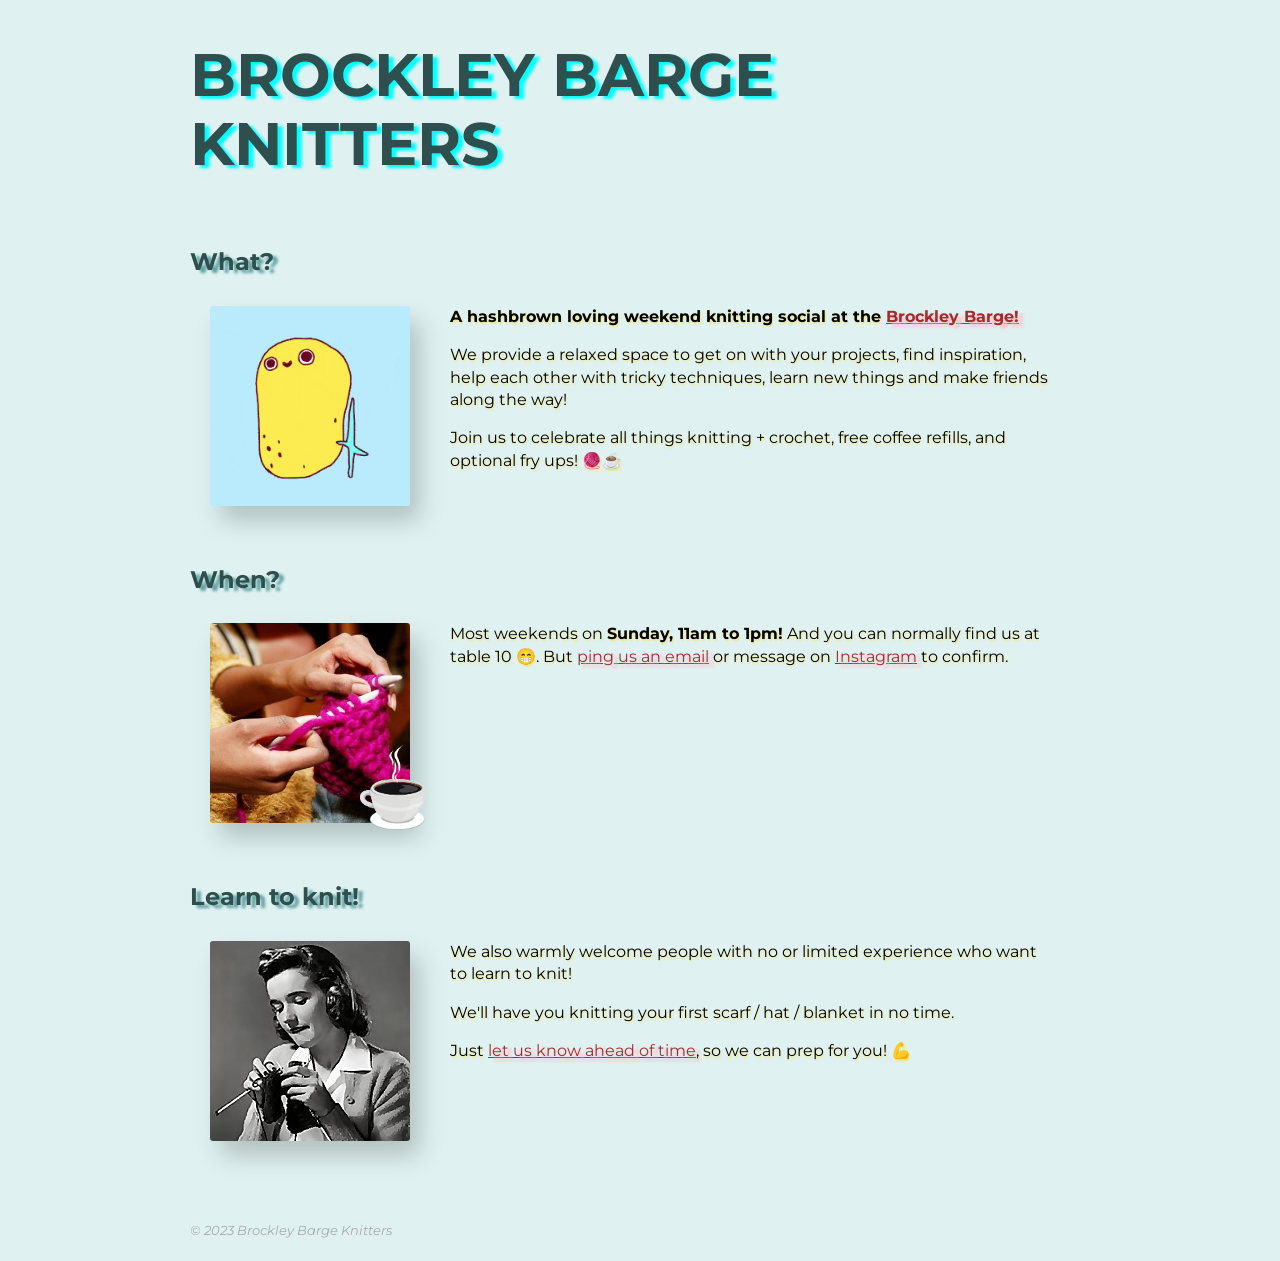
==== index.html @ e2702eca "Improve formatting" ====
<!DOCTYPE html>
<html>

<head>
  <meta charset="utf-8">
  <title>Brockley Barge Knitters</title>
  <link rel="stylesheet" href="css/normalize.css">
  <link rel="stylesheet" href="css/styles.css">
  <link href="https://fonts.googleapis.com/css?family=Montserrat" rel="stylesheet">
  <link rel="shortcut icon" href="favicon.ico" type="image/x-icon" />
  <meta name="viewport" content="width=device-width, initial-scale=1.0">
</head>

<body>
  <div class="main-wrapper">
    <h1 class="headline">BROCKLEY BARGE KNITTERS</h1>

    <div class="section">
      <h2 class="section-headline">What?</h2>
      <div class="section-content">
        <div class="hero">
          <img src="img/potato.gif" alt="">
        </div>
        <div>
          <p class="text">
            <strong>A hashbrown loving weekend knitting social at the <a class="text-link"
                href="https://maps.app.goo.gl/MUBkU1AmqKDtoRzM9" target="_blank">
                Brockley Barge!</a>
            </strong>
          </p>
          <p class="text">We provide a relaxed space to get on with your projects, find inspiration, help each other
            with tricky techniques, learn new things and make friends along the way!</p>
          <p class="text">Join us to celebrate all things knitting + crochet, free coffee refills, and optional fry
            ups! 🧶☕</p>
        </div>
      </div>
    </div>

    <div class="section">
      <h2 class="section-headline">When?</h2>
      <div class="section-content">
        <div class="hero with-icon">
          <img src="img/knit.jpg" alt="">
          <img class="icon" src="img/coffee.gif" alt="">
        </div>
        <div>
          <p class="text">Most weekends on <strong>Sunday, 11am to 1pm!</strong> And you can normally find us at table 10 😁. But <a class="text-link" href="mailto:minkphole+knitting@gmail.com">ping us an email</a> or message on <a class="text-link" href="https://www.instagram.com/minkaotic/">Instagram</a> to confirm.</p>
        </div>
      </div>
    </div>

    <div class="section">
      <h2 class="section-headline">Learn to knit!</h2>
      <div class="section-content">
        <div class="hero">
          <img src="img/vintage.jpg" alt="">
        </div>
        <div>
          <p class="text">We also warmly welcome people with no or limited experience who want to learn to knit!</p>
          <p class="text">We'll have you knitting your first scarf / hat / blanket in no time.</p>
          <p class="text clear">Just <a class="text-link" href="mailto:minkphole+knitting@gmail.com">let us know ahead of
              time</a>, so we can prep for you! 💪</p>
        </div>
      </div>
    </div>

    <!-- Knitting groups, local yarn shops, more local crafting -->
    <!-- <div class="tiles">
        <a class="tile" href="">
          <img src="img/knitting-group.png" alt="">
          <div class="details">
            <span class="title">Knitting groups</span>
            <span class="info">Fancy a knit & natter?</span>
          </div>
        </a>
        <a class="tile" href="">
          <img src="img/blurb-2.png" alt="">
          <div class="details">
            <span class="title">Local yarn shops</span>
            <span class="info">Get your wool and supplies</span>
          </div>
        </a>
        <a class="tile" href="">
          <img src="img/hoxton-mp.png" alt="">
          <div class="details">
            <span class="title">More local crafting</span>
            <span class="info">Classes, makers + projects</span>
          </div>
        </a>
      </div> -->

    <footer>
      <p>© 2023 Brockley Barge Knitters</p>
    </footer>
</body>

</html>
---- css/styles.css ----
/* ------- Fonts --------------------- */

* {
  font-family: 'Montserrat', sans-serif;
}

/* ------- Main Styles --------------------- */

body {
  background-color: #dff2f1;
  box-sizing: border-box;
}

.main-wrapper {
  display: flex;
  flex-direction: column;
  margin: 10px 20px;
}

.headline {
  color: darkslategrey;
  text-shadow: 5px 3px 3px cyan;
  margin-top: 30px;
}

.section-headline {
  color: darkslategrey;
  text-shadow: 5px 3px 3px cadetblue;
  margin: 30px 0;
}

.text {
  text-shadow: 1px 2px 2px khaki;
  max-width: 600px;
  line-height: 1.4;
}

/* .tiles {
  display: flex;
  flex-wrap: wrap;
} */

.tile, .hero {
  margin: 0 40px 30px 20px;
  box-shadow: 10px 15px 25px 0 rgba(0, 0, 0, .2);
}

.tile, .tile img, .hero, .hero img {
  height: 200px;
  width: 200px;
  border-radius: 3px;
}

.with-icon {
  position: relative;
}

img.icon {
  position: absolute;
  height: 85px;
  width: 65px;
  top: 122px;
  left: 150px;
}

.text-link,
.text-link:visited {
  color: brown;
  text-shadow: 5px 3px 3px lightpink;
  transition-duration: 0.4s;
}

.text-link:hover {
  text-shadow: 5px 3px 3px lightsalmon;
}

footer {
  margin-top: 40px;
  color: darkgray;
  font-style: italic;
  font-size: 0.8rem;
}

.clear {
  clear: both;
}

@media all and (min-width: 425px) {
  .tile, .hero {
    float: left;
  }
}

@media all and (min-width: 555px) {
  .clear {
    clear: none;
  }
}

@media all and (min-width: 590px) {
  .tile, .hero {
    float: none;
  }

  .section-content {
    display: flex;
  }

  .text {
    margin-top: 0;
  }
}

@media all and (min-width: 820px) {
  .headline {
    font-size: 50px;
  }

  .main-wrapper {
    margin: 10px auto;
    padding: 0 40px;
    max-width: 900px;
  }
}


@media all and (min-width: 990px) {
  .headline {
    font-size: 60px;
  }
}

/* ------- Tile Animations --------------------- */

/* https://codepen.io/chrisdothtml/pen/OVmgwK?editors=0100 */

/* .tile {
  position: relative;
  overflow: hidden;
}

.tile:before {
  content: '';
  background: linear-gradient( to bottom, rgba(0, 0, 0, 0) 0%, rgba(0, 0, 0, 0.7) 100%);
  width: 100%;
  height: 70%;
  opacity: 1;
  position: absolute;
  top: 30%;
  left: 0;
  z-index: 2;
}

.tile .details {
  font-size: 16px;
  padding: 0 18px 20px;
  color: #fff;
  position: absolute;
  bottom: 0;
  left: 0;
  z-index: 3;
}

.tile .details .title {
  display: block;
  line-height: 1;
  font-weight: 600;
  font-size: 12px;
  text-align: center;
}

.tile .details .info {
  display: none;
}

@media all and (min-width: 900px) {
  .tile .details {
    padding: 20px;
  }

  .tile .details .title {
    font-size: 18px;
    text-align: left;
  }

  .tile .details .info {
    display: block;
    line-height: 1.2;
    margin-top: 5px;
    font-size: 12px;
  }
}

@media (hover: hover) {
  .tiles {
    font-size: 0;
  }

  .tile:before {
    opacity: 0;
    top: 100%;
    transition-property: top, opacity;
    transition-duration: 0.3s;
  }

  .tile .details span {
    opacity: 0;
    position: relative;
    top: 100px;
    transition-property: top, opacity;
    transition-duration: 0.3s;
  }

  .tile:hover:before, .tile:hover span {
    opacity: 1;
  }

  .tile:hover:before {
    top: 30%;
  }

  .tile:hover span {
    top: 0;
  }

  .tile:hover .title {
    transition-delay: 0.15s;
  }

  .tile:hover .info {
    transition-delay: 0.25s;
  }
} */
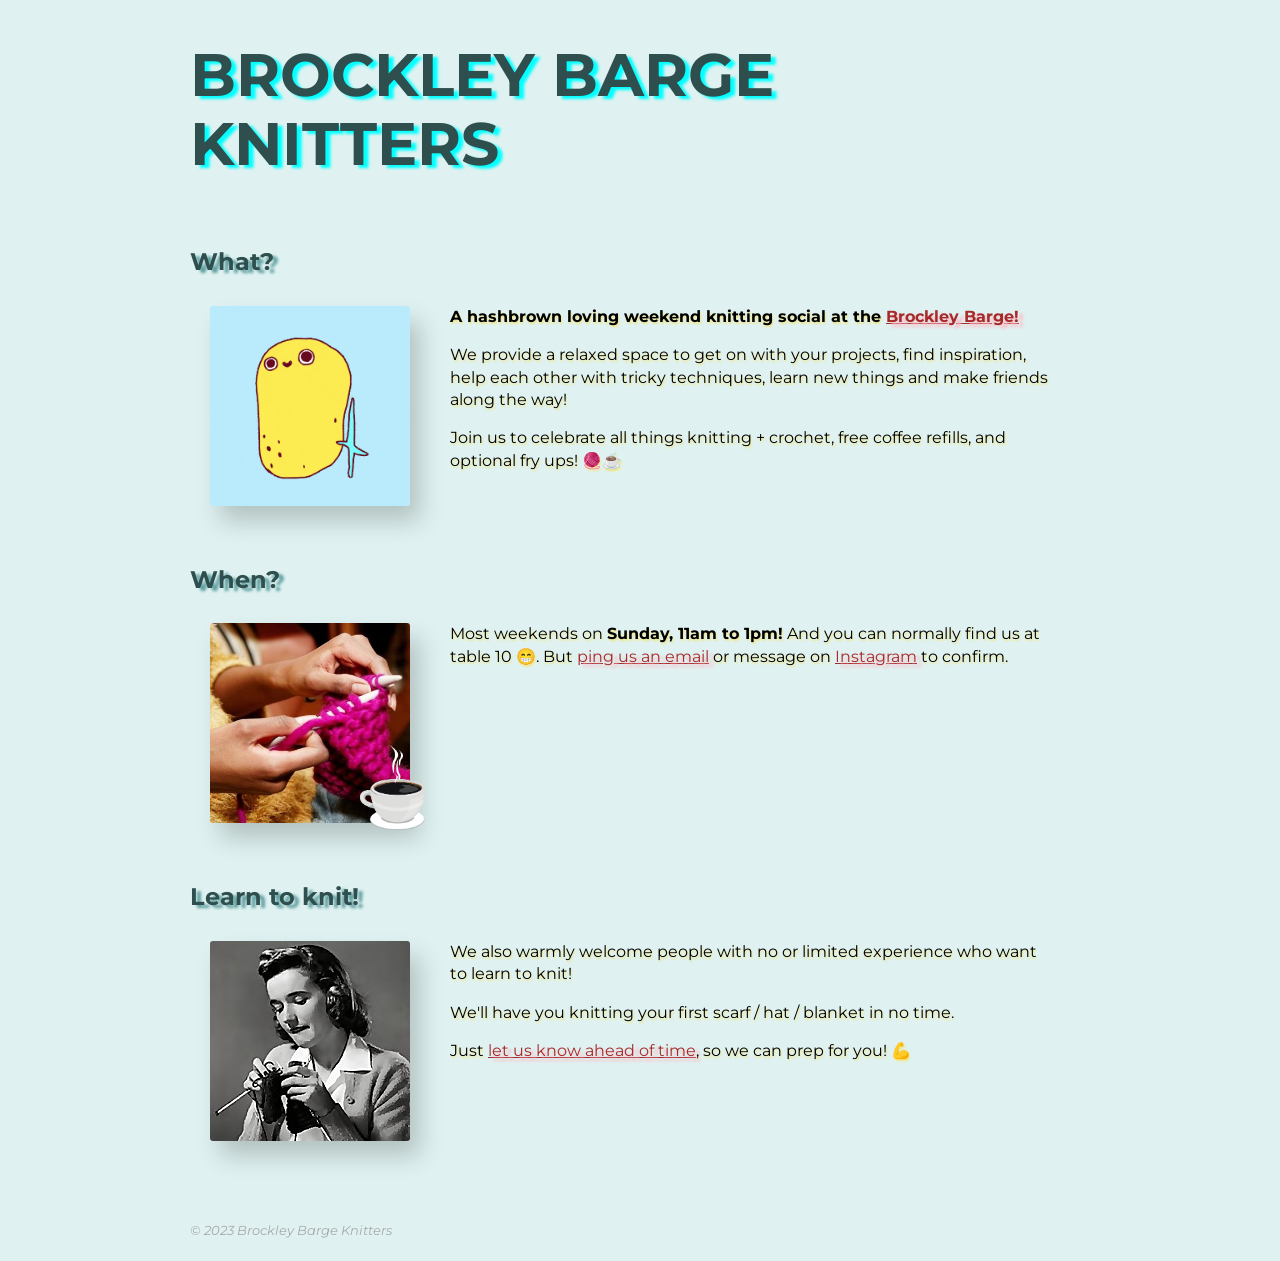
==== commit 6856702d: "Add link preview meta tags" ====
--- a/index.html
+++ b/index.html
@@ -9,6 +9,11 @@
   <link href="https://fonts.googleapis.com/css?family=Montserrat" rel="stylesheet">
   <link rel="shortcut icon" href="favicon.ico" type="image/x-icon" />
   <meta name="viewport" content="width=device-width, initial-scale=1.0">
+  <meta property="og:title" content="Brockley Barge Knitters" />
+  <meta property="og:type" content="website" />
+  <meta property="og:url" content="https://www.bargeknitters.co.uk/" />
+  <meta property="og:image" content="https://www.bargeknitters.co.uk/img/vintage.jpg" />
+  <meta property="og:description" content="A hashbrown loving weekend knitting social at the Brockley Barge" />
 </head>
 
 <body>
@@ -44,7 +49,9 @@
           <img class="icon" src="img/coffee.gif" alt="">
         </div>
         <div>
-          <p class="text">Most weekends on <strong>Sunday, 11am to 1pm!</strong> And you can normally find us at table 10 😁. But <a class="text-link" href="mailto:minkphole+knitting@gmail.com">ping us an email</a> or message on <a class="text-link" href="https://www.instagram.com/minkaotic/">Instagram</a> to confirm.</p>
+          <p class="text">Most weekends on <strong>Sunday, 11am to 1pm!</strong> And you can normally find us at table
+            10 😁. But <a class="text-link" href="mailto:minkphole+knitting@gmail.com">ping us an email</a> or message
+            on <a class="text-link" href="https://www.instagram.com/minkaotic/">Instagram</a> to confirm.</p>
         </div>
       </div>
     </div>
@@ -58,7 +65,8 @@
         <div>
           <p class="text">We also warmly welcome people with no or limited experience who want to learn to knit!</p>
           <p class="text">We'll have you knitting your first scarf / hat / blanket in no time.</p>
-          <p class="text clear">Just <a class="text-link" href="mailto:minkphole+knitting@gmail.com">let us know ahead of
+          <p class="text clear">Just <a class="text-link" href="mailto:minkphole+knitting@gmail.com">let us know ahead
+              of
               time</a>, so we can prep for you! 💪</p>
         </div>
       </div>
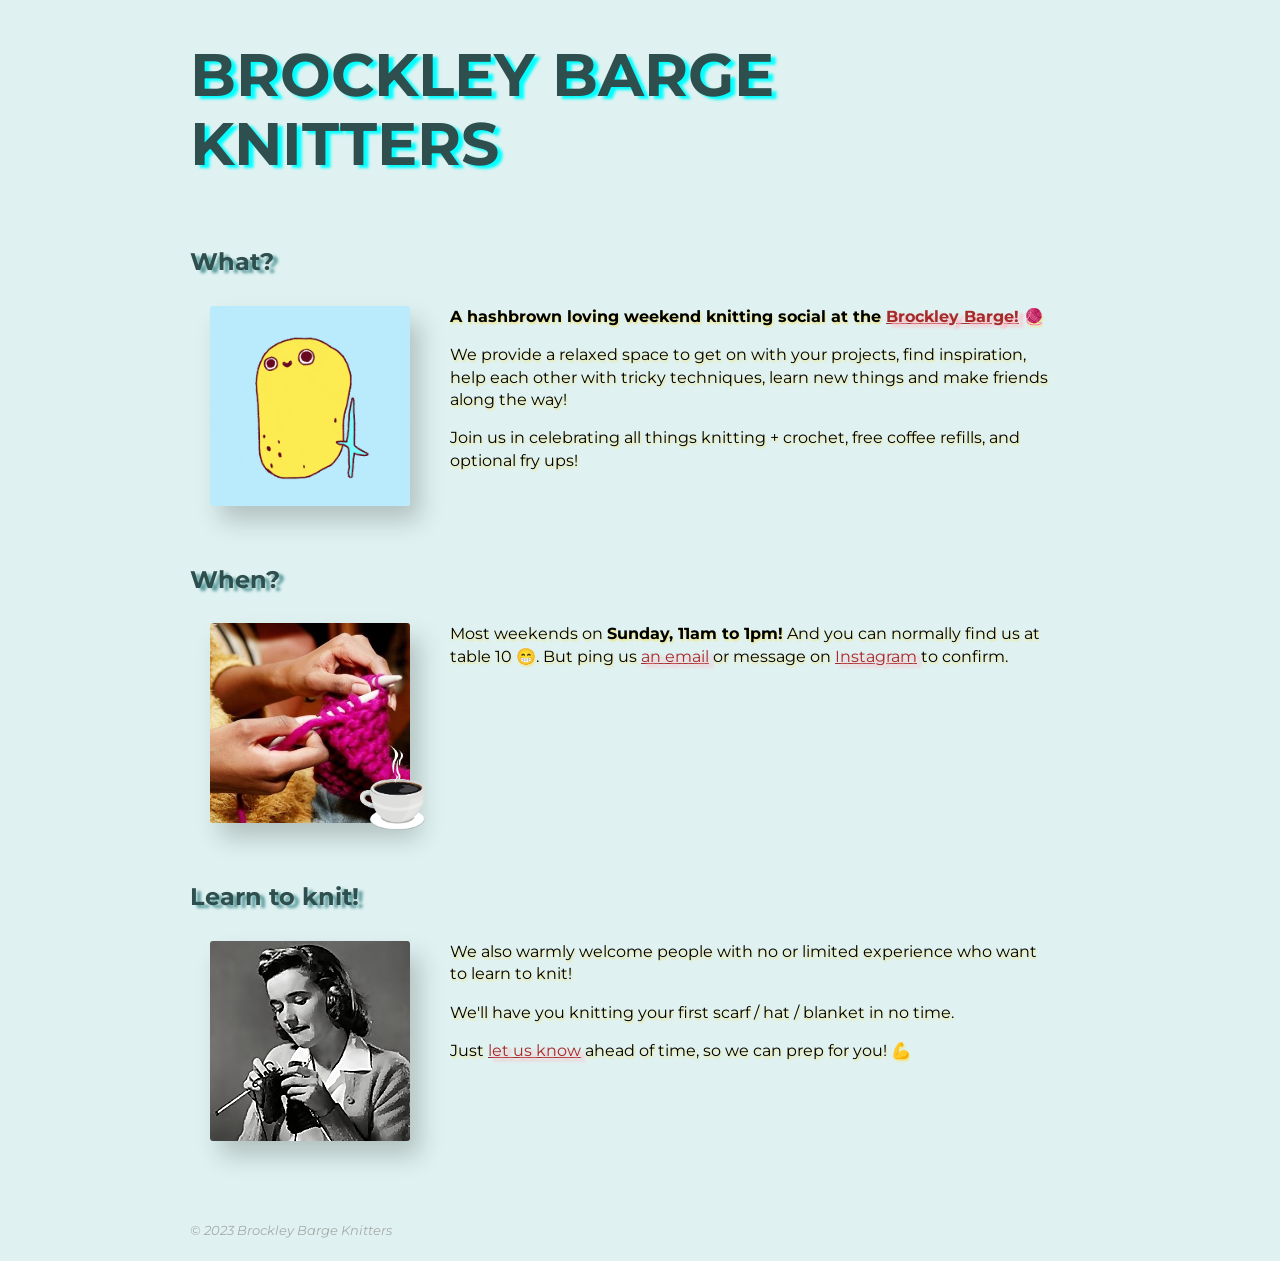
==== commit 6a1ac130: "Improve link formatting" ====
--- a/index.html
+++ b/index.html
@@ -31,12 +31,12 @@
             <strong>A hashbrown loving weekend knitting social at the <a class="text-link"
                 href="https://maps.app.goo.gl/MUBkU1AmqKDtoRzM9" target="_blank">
                 Brockley Barge!</a>
-            </strong>
+            </strong> 🧶
           </p>
           <p class="text">We provide a relaxed space to get on with your projects, find inspiration, help each other
             with tricky techniques, learn new things and make friends along the way!</p>
-          <p class="text">Join us to celebrate all things knitting + crochet, free coffee refills, and optional fry
-            ups! 🧶☕</p>
+          <p class="text">Join us in celebrating all things knitting + crochet, free coffee refills, and optional fry
+            ups!</p>
         </div>
       </div>
     </div>
@@ -50,7 +50,7 @@
         </div>
         <div>
           <p class="text">Most weekends on <strong>Sunday, 11am to 1pm!</strong> And you can normally find us at table
-            10 😁. But <a class="text-link" href="mailto:minkphole+knitting@gmail.com">ping us an email</a> or message
+            10 😁. But ping us <a class="text-link" href="mailto:minkphole+knitting@gmail.com">an email</a> or message
             on <a class="text-link" href="https://www.instagram.com/minkaotic/">Instagram</a> to confirm.</p>
         </div>
       </div>
@@ -65,9 +65,8 @@
         <div>
           <p class="text">We also warmly welcome people with no or limited experience who want to learn to knit!</p>
           <p class="text">We'll have you knitting your first scarf / hat / blanket in no time.</p>
-          <p class="text clear">Just <a class="text-link" href="mailto:minkphole+knitting@gmail.com">let us know ahead
-              of
-              time</a>, so we can prep for you! 💪</p>
+          <p class="text clear">Just <a class="text-link" href="mailto:minkphole+knitting@gmail.com">let us know</a>
+            ahead of time, so we can prep for you! 💪</p>
         </div>
       </div>
     </div>
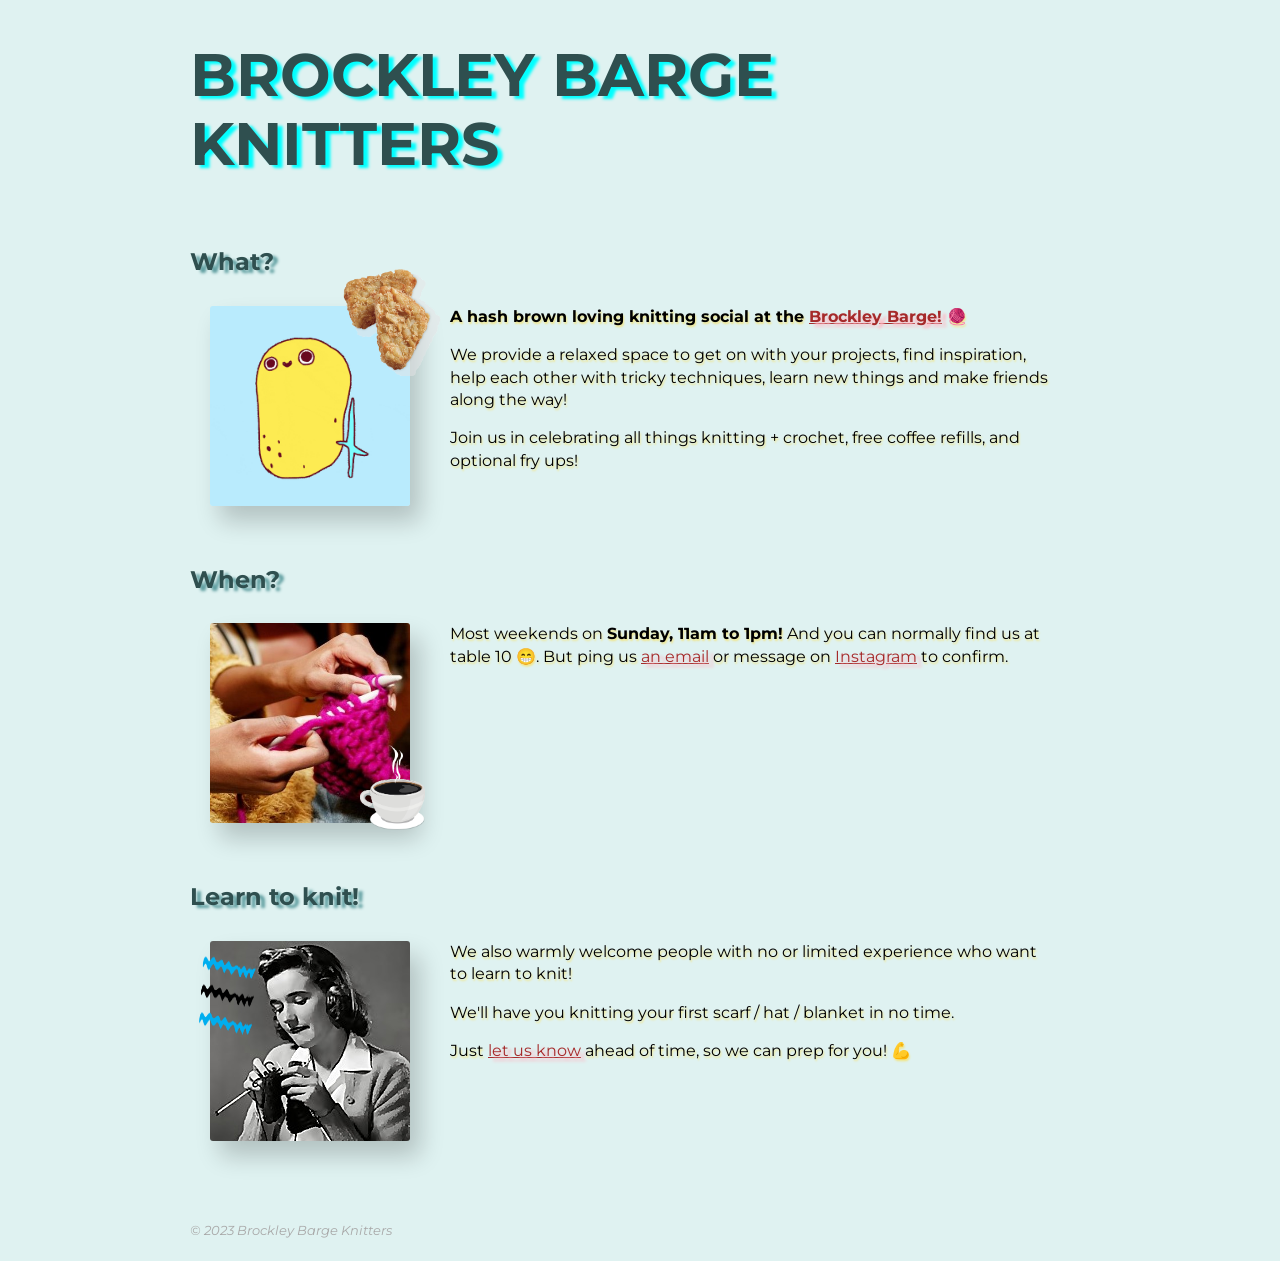
==== commit 7de367dd: "Add hash browns" ====
--- a/index.html
+++ b/index.html
@@ -13,7 +13,7 @@
   <meta property="og:type" content="website" />
   <meta property="og:url" content="https://www.bargeknitters.co.uk/" />
   <meta property="og:image" content="https://www.bargeknitters.co.uk/img/vintage.jpg" />
-  <meta property="og:description" content="A hashbrown loving weekend knitting social at the Brockley Barge" />
+  <meta property="og:description" content="A knitting social at the Brockley Barge" />
 </head>
 
 <body>
@@ -23,12 +23,13 @@
     <div class="section">
       <h2 class="section-headline">What?</h2>
       <div class="section-content">
-        <div class="hero">
+        <div class="hero with-icon">
           <img src="img/potato.gif" alt="">
+          <img class="icon-1" src="img/hashbrown.png" alt="">
         </div>
         <div>
           <p class="text">
-            <strong>A hashbrown loving weekend knitting social at the <a class="text-link"
+            <strong>A hash brown loving knitting social at the <a class="text-link"
                 href="https://maps.app.goo.gl/MUBkU1AmqKDtoRzM9" target="_blank">
                 Brockley Barge!</a>
             </strong> 🧶
@@ -46,7 +47,7 @@
       <div class="section-content">
         <div class="hero with-icon">
           <img src="img/knit.jpg" alt="">
-          <img class="icon" src="img/coffee.gif" alt="">
+          <img class="icon-2" src="img/coffee.gif" alt="">
         </div>
         <div>
           <p class="text">Most weekends on <strong>Sunday, 11am to 1pm!</strong> And you can normally find us at table
@@ -59,8 +60,9 @@
     <div class="section">
       <h2 class="section-headline">Learn to knit!</h2>
       <div class="section-content">
-        <div class="hero">
+        <div class="hero with-icon">
           <img src="img/vintage.jpg" alt="">
+          <img class="icon-3" src="img/waves.png" alt="">
         </div>
         <div>
           <p class="text">We also warmly welcome people with no or limited experience who want to learn to knit!</p>
--- a/css/styles.css
+++ b/css/styles.css
@@ -55,12 +55,28 @@
   position: relative;
 }
 
-img.icon {
+img.icon-1 {
+  position: absolute;
+  height: 110px;
+  width: 145px;
+  top: -40px;
+  left: 105px;
+}
+
+img.icon-2 {
   position: absolute;
   height: 85px;
   width: 65px;
   top: 122px;
   left: 150px;
+}
+
+img.icon-3 {
+  position: absolute;
+  height: 90px;
+  width: 65px;
+  top: 10px;
+  left: -15px;
 }
 
 .text-link,
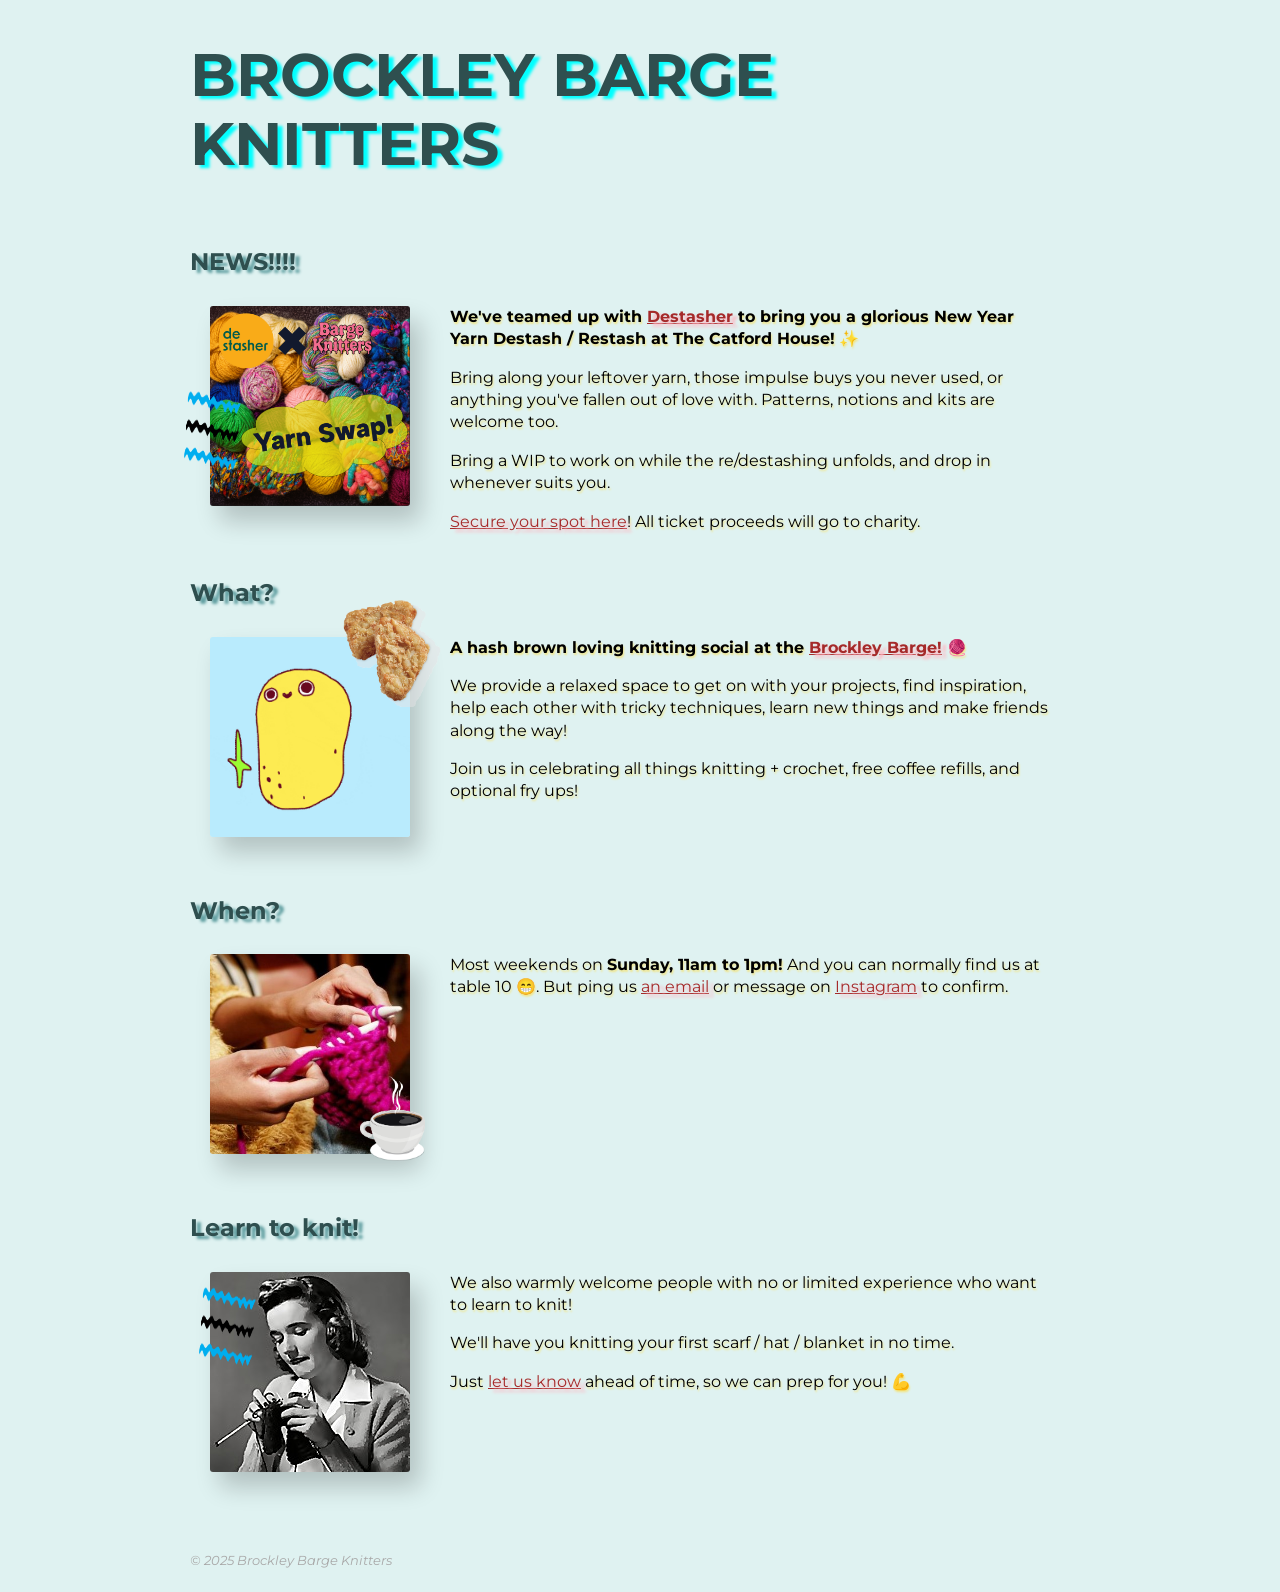
==== commit 29dbfd1e: "Add yarn swap" ====
--- a/index.html
+++ b/index.html
@@ -21,6 +21,24 @@
     <h1 class="headline">BROCKLEY BARGE KNITTERS</h1>
 
     <div class="section">
+      <h2 class="section-headline">NEWS!!!!</h2>
+      <div class="section-content">
+        <div class="hero with-icon">
+          <img src="img/yarn-swap-barge.PNG" alt="">
+          <img class="icon-4" src="img/waves.png" alt="">
+        </div>
+        <div>
+          <p class="text"><strong>We've teamed up with <a class="text-link" href="https://www.destasher.co.uk/" target="_blank">Destasher</a> to bring you a
+              glorious New Year Yarn Destash / Restash at The Catford House!</strong> ✨</p>
+          <p class="text">Bring along your leftover yarn, those impulse buys you never used, or anything you've fallen out of love with. Patterns, notions and
+            kits are welcome too.</p>
+          <p class="text">Bring a WIP to work on while the re/destashing unfolds, and drop in whenever suits you.</p>
+          <p class="text"><a class="text-link" href="https://www.outsavvy.com/event/32092/new-year-yarn-destashrestash" target="_blank">Secure your spot here</a>! All ticket proceeds will go to charity.</p>
+        </div>
+      </div>
+    </div>
+
+    <div class="section">
       <h2 class="section-headline">What?</h2>
       <div class="section-content">
         <div class="hero with-icon">
@@ -29,8 +47,7 @@
         </div>
         <div>
           <p class="text">
-            <strong>A hash brown loving knitting social at the <a class="text-link"
-                href="https://maps.app.goo.gl/MUBkU1AmqKDtoRzM9" target="_blank">
+            <strong>A hash brown loving knitting social at the <a class="text-link" href="https://maps.app.goo.gl/MUBkU1AmqKDtoRzM9" target="_blank">
                 Brockley Barge!</a>
             </strong> 🧶
           </p>
@@ -99,7 +116,7 @@
       </div> -->
 
     <footer>
-      <p>© 2023 Brockley Barge Knitters</p>
+      <p>© 2025 Brockley Barge Knitters</p>
     </footer>
 </body>
 
--- a/css/styles.css
+++ b/css/styles.css
@@ -77,6 +77,14 @@
   width: 65px;
   top: 10px;
   left: -15px;
+}
+
+img.icon-4 {
+  position: absolute;
+  height: 90px;
+  width: 65px;
+  top: 80px;
+  left: -30px;
 }
 
 .text-link,
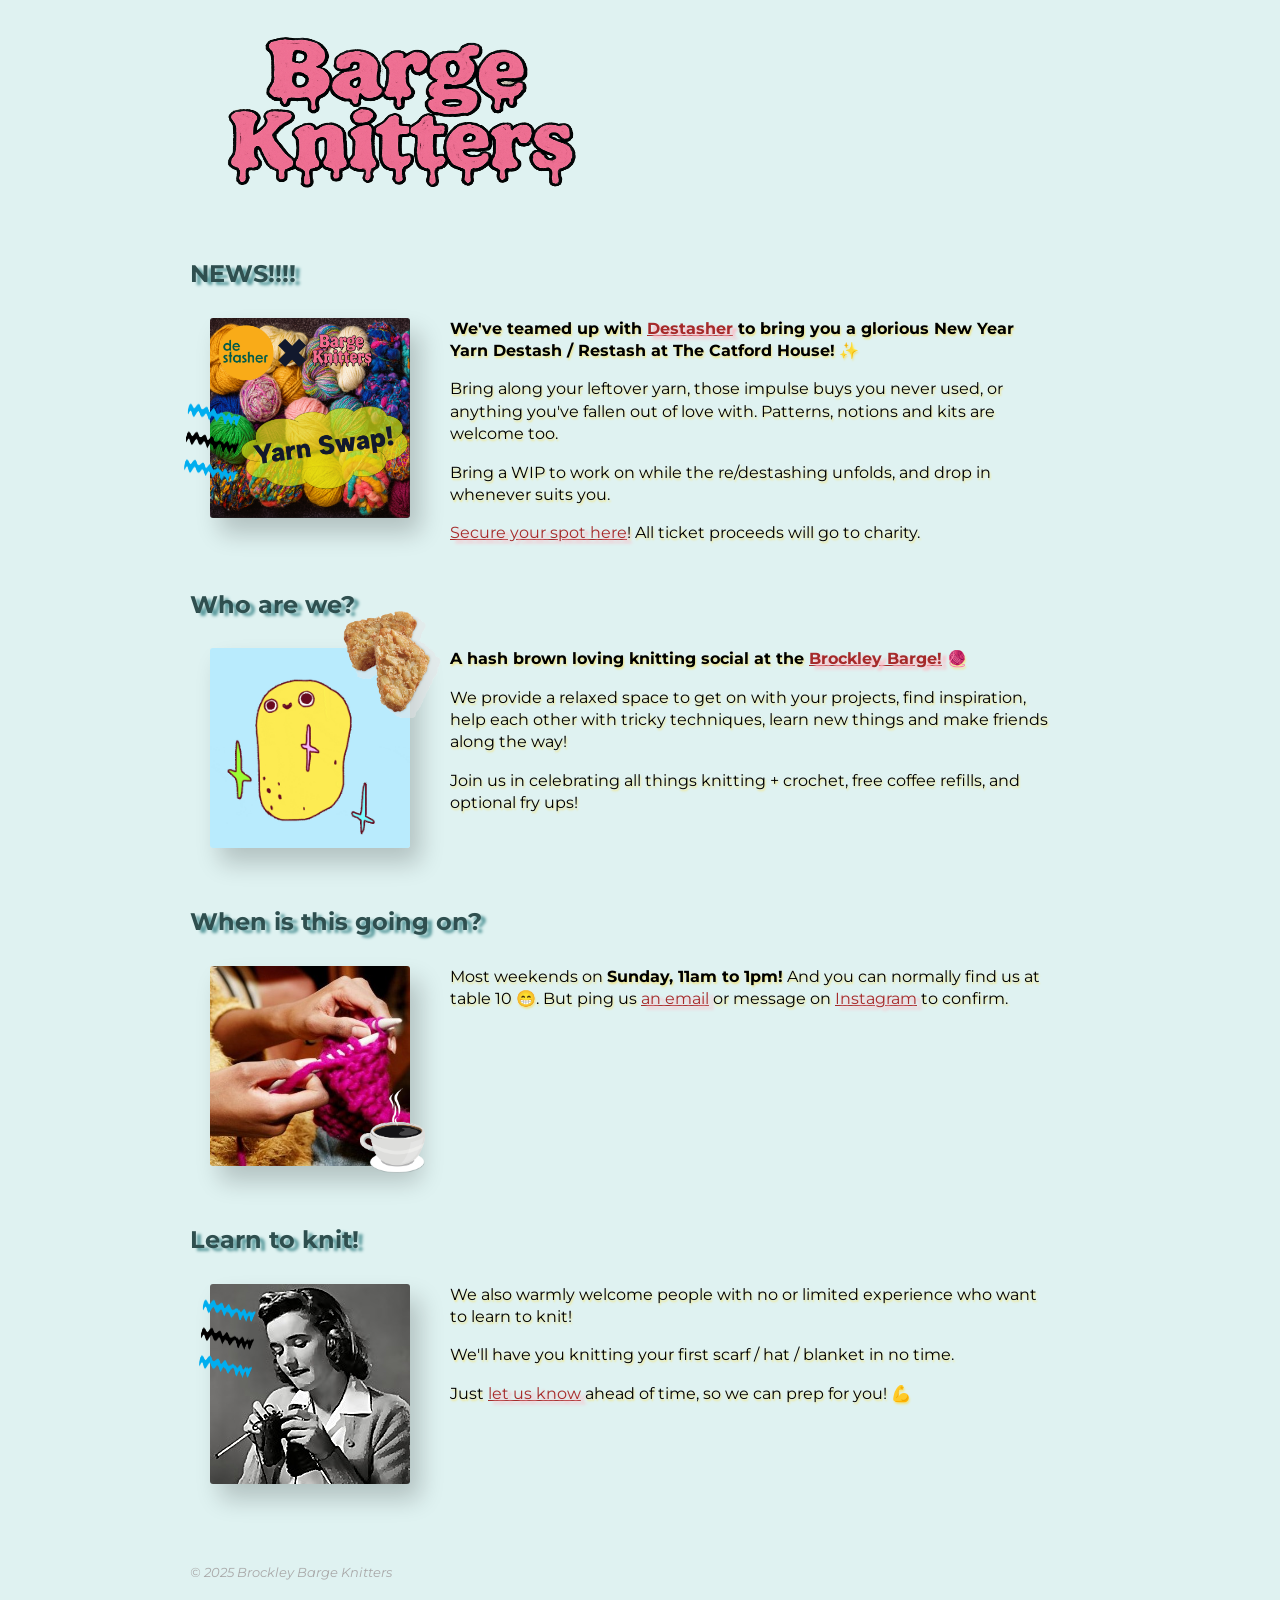
==== commit b9f9d1dd: "General updates" ====
--- a/index.html
+++ b/index.html
@@ -18,7 +18,8 @@
 
 <body>
   <div class="main-wrapper">
-    <h1 class="headline">BROCKLEY BARGE KNITTERS</h1>
+    <img class="title-logo" src="img/BargeKnitters.png" alt="Barge Knitters title logo">
+    <!-- <h1 class="headline">BROCKLEY BARGE KNITTERS</h1> -->
 
     <div class="section">
       <h2 class="section-headline">NEWS!!!!</h2>
@@ -39,7 +40,7 @@
     </div>
 
     <div class="section">
-      <h2 class="section-headline">What?</h2>
+      <h2 class="section-headline">Who are we?</h2>
       <div class="section-content">
         <div class="hero with-icon">
           <img src="img/potato.gif" alt="">
@@ -60,7 +61,7 @@
     </div>
 
     <div class="section">
-      <h2 class="section-headline">When?</h2>
+      <h2 class="section-headline">When is this going on?</h2>
       <div class="section-content">
         <div class="hero with-icon">
           <img src="img/knit.jpg" alt="">
--- a/css/styles.css
+++ b/css/styles.css
@@ -21,6 +21,11 @@
   color: darkslategrey;
   text-shadow: 5px 3px 3px cyan;
   margin-top: 30px;
+}
+
+.title-logo {
+  max-height: 220px;
+  max-width: 420px;
 }
 
 .section-headline {
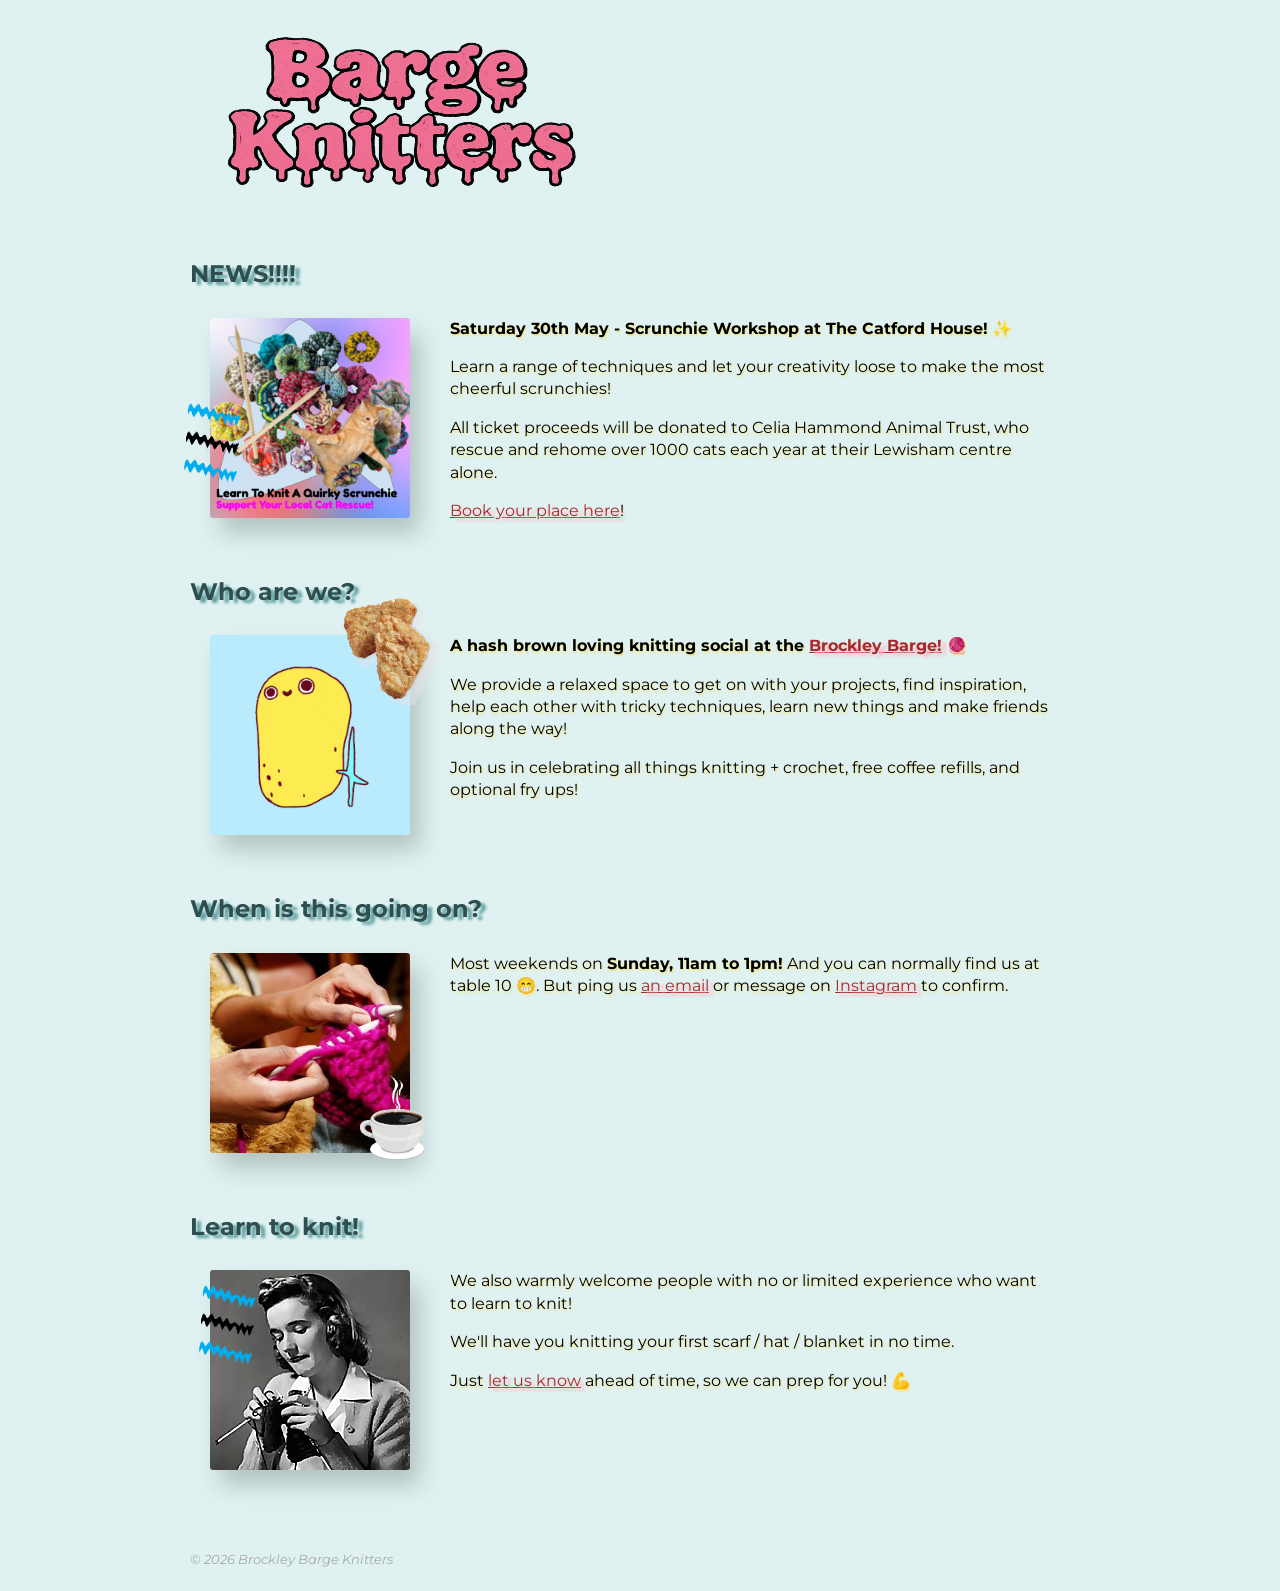
==== commit 4792c954: "Update news section" ====
--- a/index.html
+++ b/index.html
@@ -25,6 +25,22 @@
       <h2 class="section-headline">NEWS!!!!</h2>
       <div class="section-content">
         <div class="hero with-icon">
+          <img src="img/scrunchie-workshop.jpg" alt="">
+          <img class="icon-4" src="img/waves.png" alt="">
+        </div>
+        <div>
+          <p class="text"><strong>Saturday 30th May - Scrunchie Workshop at The Catford House!</strong> ✨</p>
+          <p class="text">Learn a range of techniques and let your creativity loose to make the most cheerful scrunchies!</p>
+          <p class="text">All ticket proceeds will be donated to Celia Hammond Animal Trust, who rescue and rehome over 1000 cats each year at their Lewisham centre alone.</p>
+          <p class="text"><a class="text-link" href="https://www.outsavvy.com/event/35356/workshop-knit-a-quirky-scrunchie" target="_blank">Book your place here</a>!</p>
+        </div>
+      </div>
+    </div>
+
+    <!-- <div class="section">
+      <h2 class="section-headline">NEWS!!!!</h2>
+      <div class="section-content">
+        <div class="hero with-icon">
           <img src="img/yarn-swap-barge.PNG" alt="">
           <img class="icon-4" src="img/waves.png" alt="">
         </div>
@@ -37,7 +53,7 @@
           <p class="text"><a class="text-link" href="https://www.outsavvy.com/event/32092/new-year-yarn-destashrestash" target="_blank">Secure your spot here</a>! All ticket proceeds will go to charity.</p>
         </div>
       </div>
-    </div>
+    </div> -->
 
     <div class="section">
       <h2 class="section-headline">Who are we?</h2>
@@ -117,7 +133,7 @@
       </div> -->
 
     <footer>
-      <p>© 2025 Brockley Barge Knitters</p>
+      <p>© 2026 Brockley Barge Knitters</p>
     </footer>
 </body>
 
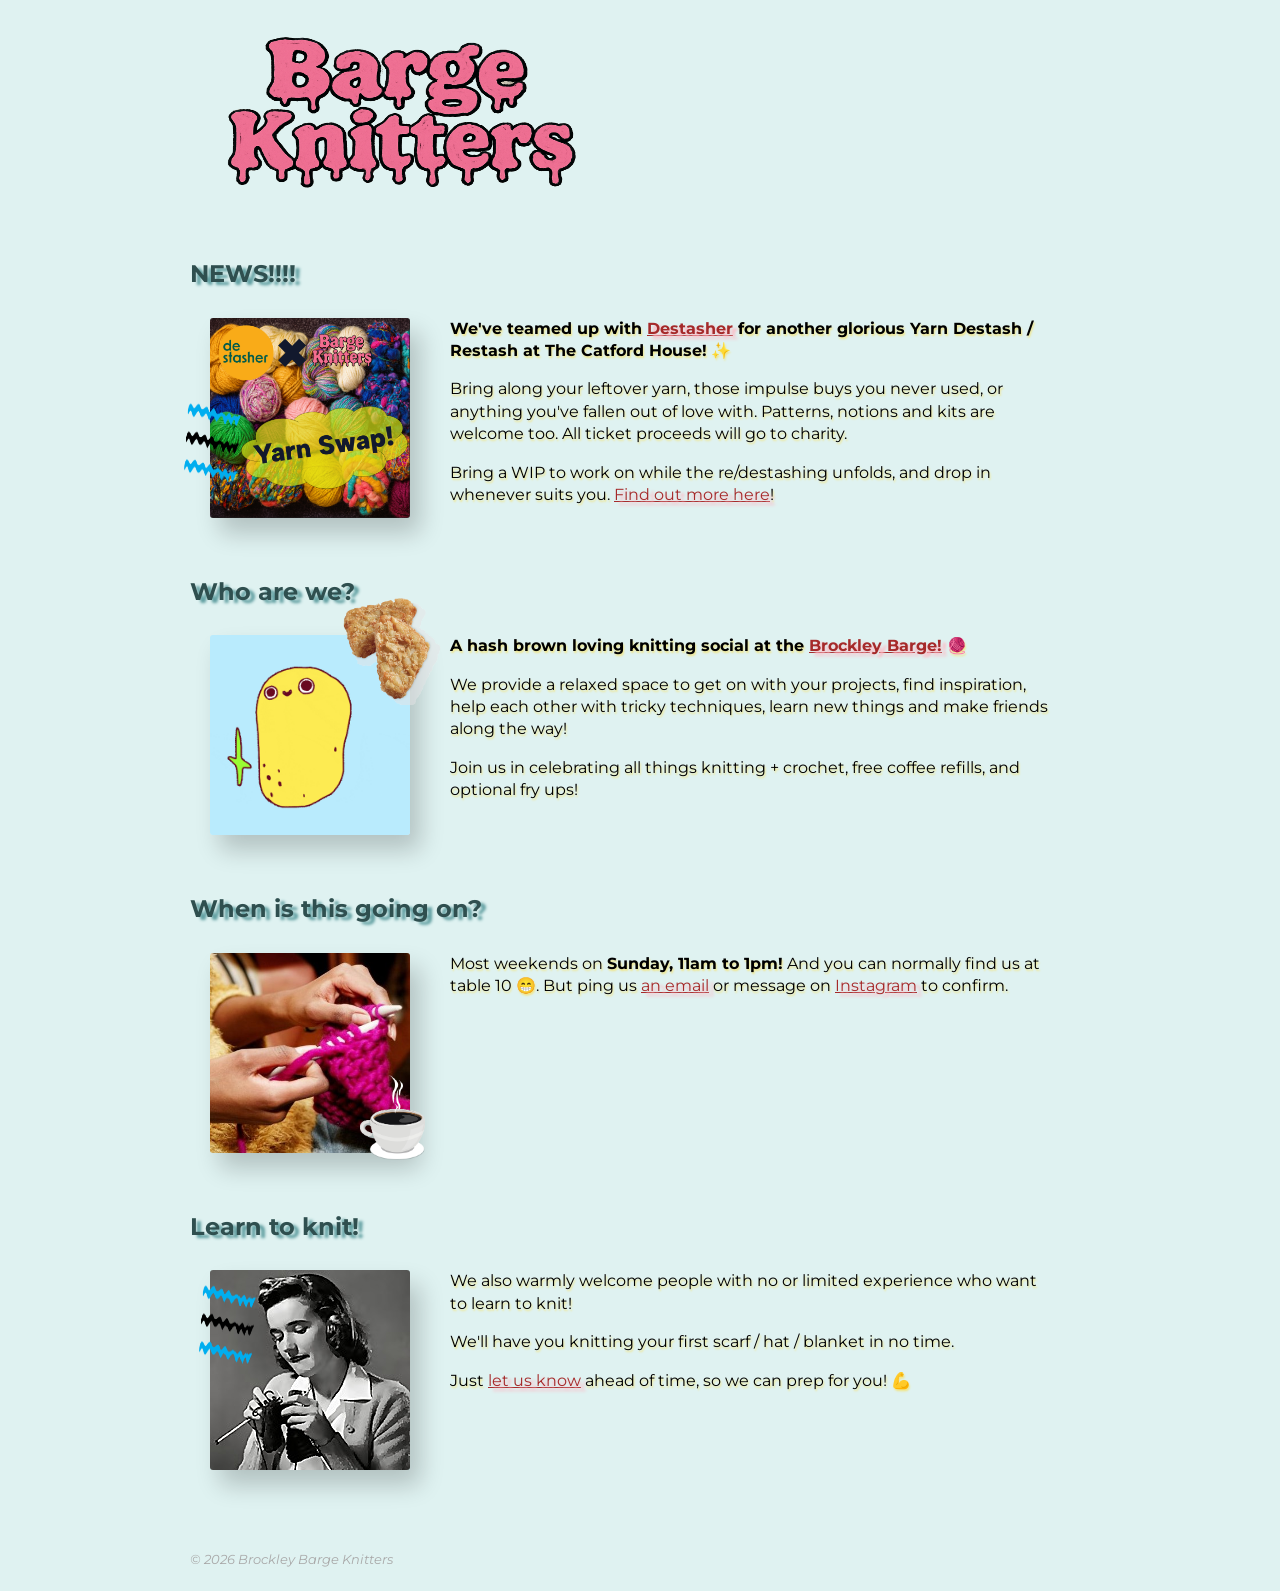
==== commit 1f7c90dd: "Update News section" ====
--- a/index.html
+++ b/index.html
@@ -21,7 +21,7 @@
     <img class="title-logo" src="img/BargeKnitters.png" alt="Barge Knitters title logo">
     <!-- <h1 class="headline">BROCKLEY BARGE KNITTERS</h1> -->
 
-    <div class="section">
+    <!-- <div class="section">
       <h2 class="section-headline">NEWS!!!!</h2>
       <div class="section-content">
         <div class="hero with-icon">
@@ -35,9 +35,9 @@
           <p class="text"><a class="text-link" href="https://www.outsavvy.com/event/35356/workshop-knit-a-quirky-scrunchie" target="_blank">Book your place here</a>!</p>
         </div>
       </div>
-    </div>
+    </div> -->
 
-    <!-- <div class="section">
+    <div class="section">
       <h2 class="section-headline">NEWS!!!!</h2>
       <div class="section-content">
         <div class="hero with-icon">
@@ -45,15 +45,14 @@
           <img class="icon-4" src="img/waves.png" alt="">
         </div>
         <div>
-          <p class="text"><strong>We've teamed up with <a class="text-link" href="https://www.destasher.co.uk/" target="_blank">Destasher</a> to bring you a
-              glorious New Year Yarn Destash / Restash at The Catford House!</strong> ✨</p>
+          <p class="text"><strong>We've teamed up with <a class="text-link" href="https://www.destasher.co.uk/" target="_blank">Destasher</a> for another
+              glorious Yarn Destash / Restash at The Catford House!</strong> ✨</p>
           <p class="text">Bring along your leftover yarn, those impulse buys you never used, or anything you've fallen out of love with. Patterns, notions and
-            kits are welcome too.</p>
-          <p class="text">Bring a WIP to work on while the re/destashing unfolds, and drop in whenever suits you.</p>
-          <p class="text"><a class="text-link" href="https://www.outsavvy.com/event/32092/new-year-yarn-destashrestash" target="_blank">Secure your spot here</a>! All ticket proceeds will go to charity.</p>
+            kits are welcome too. All ticket proceeds will go to charity.</p>
+          <p class="text">Bring a WIP to work on while the re/destashing unfolds, and drop in whenever suits you. <a class="text-link" href="https://www.destasher.co.uk/blog/south-east-london-yarn-swap-19-september" target="_blank">Find out more here</a>!</p>
         </div>
       </div>
-    </div> -->
+    </div>
 
     <div class="section">
       <h2 class="section-headline">Who are we?</h2>
